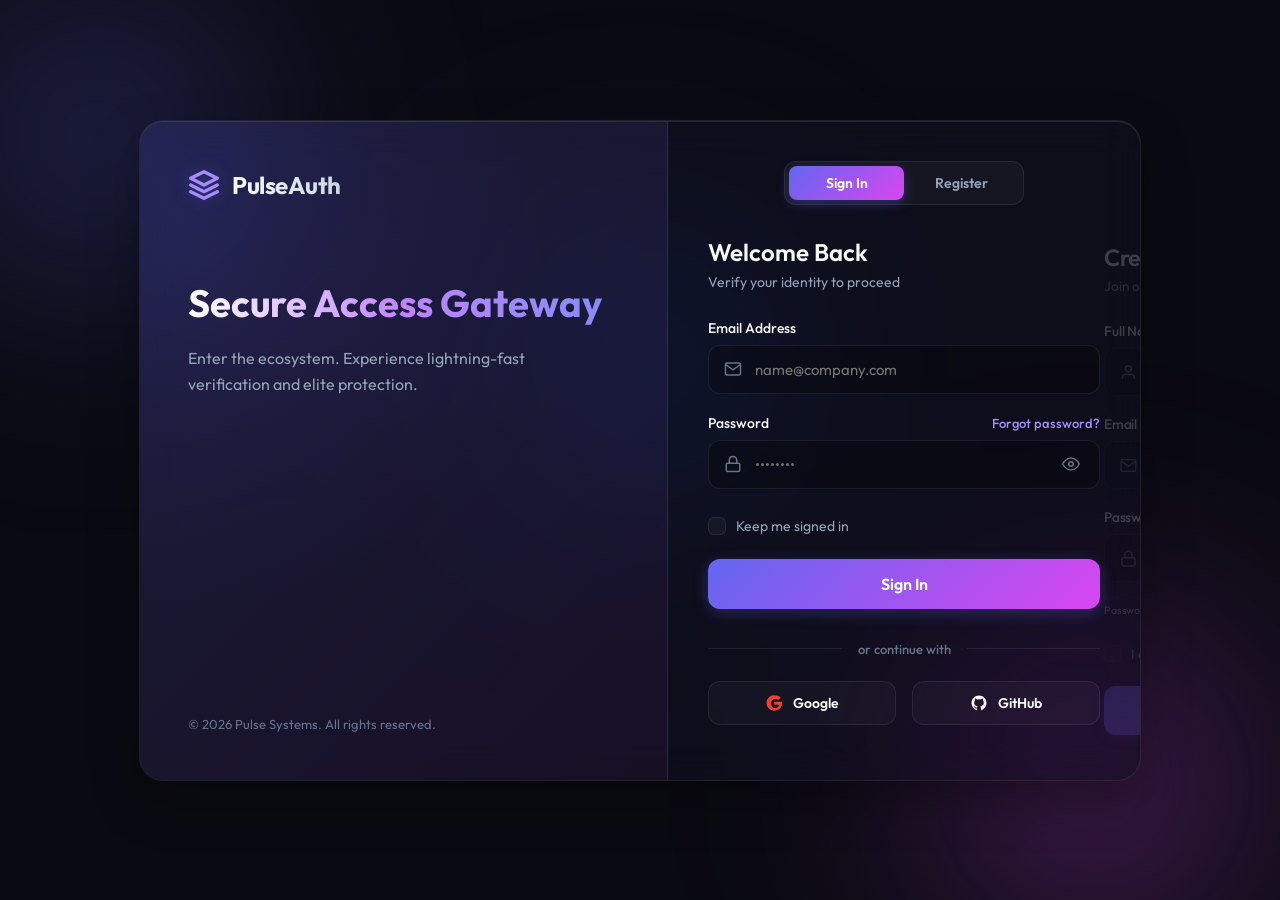
==== checkout.html @ 3a36368e "Add secure checkout page with Pay on Delivery, GPay, and UPI options" ====
<!DOCTYPE html>
<html lang="en">
<head>
    <meta charset="UTF-8">
    <meta name="viewport" content="width=device-width, initial-scale=1.0">
    <meta name="description" content="Secure checkout gateway. Choose your payment method to complete the transaction.">
    <title>PulseAuth | Secure Checkout</title>
    <link rel="stylesheet" href="checkout.css">
    <!-- Google Fonts -->
    <link rel="preconnect" href="https://fonts.googleapis.com">
    <link rel="preconnect" href="https://fonts.gstatic.com" crossorigin>
    <link href="https://fonts.googleapis.com/css2?family=Outfit:wght@300;400;500;600;700&display=swap" rel="stylesheet">
</head>
<body>
    <!-- Animated background gradient bubbles -->
    <div class="bg-blobs">
        <div class="blob blob-1"></div>
        <div class="blob blob-2"></div>
        <div class="blob blob-3"></div>
    </div>

    <!-- Notification toast -->
    <div class="toast" id="toast-notification" aria-live="polite">
        <span class="toast-message" id="toast-msg-text"></span>
    </div>

    <div class="checkout-wrapper">
        <!-- Header -->
        <header class="navbar">
            <div class="nav-left">
                <a href="dashboard.html" class="logo" style="text-decoration: none; color: inherit;">
                    <svg viewBox="0 0 24 24" width="28" height="28" stroke="currentColor" stroke-width="2.5" fill="none" stroke-linecap="round" stroke-linejoin="round">
                        <polygon points="12 2 2 7 12 12 22 7 12 2"></polygon>
                        <polyline points="2 17 12 22 22 17"></polyline>
                        <polyline points="2 12 17 22 12"></polyline>
                    </svg>
                    <span class="logo-text">PulseAuth Checkout</span>
                </a>
            </div>
            <div class="nav-right">
                <div class="user-menu">
                    <div class="user-avatar" id="user-avatar">U</div>
                    <span class="user-name" id="display-user-name">User</span>
                </div>
            </div>
        </header>

        <!-- Main Content Grid -->
        <main class="checkout-container">
            <div class="checkout-grid" id="checkout-form-grid">
                
                <!-- Left Column: Payment options -->
                <section class="payment-section">
                    <h2 class="section-title">Select Payment Method</h2>
                    
                    <div class="payment-methods">
                        <!-- Pay on Delivery Option -->
                        <div class="method-card active" data-method="pod">
                            <div class="method-header">
                                <span class="radio-indicator"></span>
                                <div class="method-info">
                                    <div class="method-title">Pay on Delivery (COD)</div>
                                    <div class="method-desc">Pay cash or card when your package arrives</div>
                                </div>
                                <span class="method-icon">📦</span>
                            </div>
                        </div>

                        <!-- GPay Option -->
                        <div class="method-card" data-method="gpay">
                            <div class="method-header">
                                <span class="radio-indicator"></span>
                                <div class="method-info">
                                    <div class="method-title">Google Pay (GPay)</div>
                                    <div class="method-desc">Instant payment via simulated GPay wallet</div>
                                </div>
                                <span class="method-icon">📱</span>
                            </div>
                        </div>

                        <!-- UPI Option -->
                        <div class="method-card" data-method="upi">
                            <div class="method-header">
                                <span class="radio-indicator"></span>
                                <div class="method-info">
                                    <div class="method-title">UPI / VPA</div>
                                    <div class="method-desc">Pay using your UPI app (PhonePe, BHIM, PayTM)</div>
                                </div>
                                <span class="method-icon">💳</span>
                            </div>
                        </div>
                    </div>

                    <!-- Payment details area (dynamic) -->
                    <div class="method-details-box">
                        <!-- POD Details -->
                        <div id="details-pod" class="details-pane active">
                            <div class="alert-info">
                                <p><strong>Delivery Confirmation:</strong> Your order will be shipped to your registered address. You can pay with Cash, Credit/Debit Card, or scan a dynamic QR code presented by the delivery agent.</p>
                            </div>
                        </div>

                        <!-- GPay Details -->
                        <div id="details-gpay" class="details-pane">
                            <div class="alert-info">
                                <p>Authenticate your simulated GPay payment. Scan the checkout QR code below or tap Complete Order to authorize the payment via GPay app.</p>
                            </div>
                            <div class="qr-container">
                                <div class="mock-qr">
                                    <svg viewBox="0 0 100 100" class="qr-svg">
                                        <rect width="100" height="100" fill="#181829" rx="8"></rect>
                                        <path d="M10 10h20v20H10zM15 15h10v10H15z" fill="#a78bfa"></path>
                                        <path d="M70 10h20v20H70zM75 15h10v10H75z" fill="#a78bfa"></path>
                                        <path d="M10 70h20v20H10zM15 75h10v10H15z" fill="#a78bfa"></path>
                                        <path d="M40 40h20v20H40z" fill="#d946ef"></path>
                                        <path d="M35 15h5v5h-5zM45 20h10v5h-10zM15 35h5v10h-5zM50 45h5v15h-5zM65 70h5v15h-5zM75 80h10v5H75z" fill="#f8fafc"></path>
                                    </svg>
                                    <span class="qr-label">Scan to Pay with GPay</span>
                                </div>
                            </div>
                        </div>

                        <!-- UPI Details -->
                        <div id="details-upi" class="details-pane">
                            <div class="input-group">
                                <label for="upi-id-field">Enter UPI ID / VPA</label>
                                <div class="input-wrapper">
                                    <input type="text" id="upi-id-field" placeholder="username@upi" autocomplete="off">
                                    <span class="validation-status" id="upi-status-indicator"></span>
                                </div>
                                <span class="error-msg" id="upi-error-msg"></span>
                            </div>
                            <div class="alert-info">
                                <p>A payment request will be sent to your UPI app. Please verify the name and amount before entering your secure UPI PIN.</p>
                            </div>
                        </div>
                    </div>

                    <!-- Actions -->
                    <div class="action-row">
                        <a href="dashboard.html" class="btn btn-secondary">Cancel & Back</a>
                        <button type="button" class="btn btn-primary" id="complete-payment-btn">
                            <span class="btn-text">Complete Order</span>
                            <span class="btn-loader hidden" id="payment-loader">
                                <svg class="spinner" viewBox="0 0 50 50">
                                    <circle class="path" cx="25" cy="25" r="20" fill="none" stroke-width="5"></circle>
                                </svg>
                            </span>
                        </button>
                    </div>
                </section>

                <!-- Right Column: Order Summary -->
                <section class="summary-section">
                    <h2 class="section-title">Order Summary</h2>
                    <div class="summary-card">
                        <div class="summary-items" id="summary-items-list">
                            <!-- Items dynamically populated -->
                        </div>
                        
                        <div class="summary-divider"></div>

                        <div class="summary-pricing">
                            <div class="pricing-row">
                                <span>Subtotal</span>
                                <span id="summary-subtotal">$0.00</span>
                            </div>
                            <div class="pricing-row discount">
                                <span>Discount</span>
                                <span id="summary-discount">-$0.00</span>
                            </div>
                            <div class="pricing-row total">
                                <span>Total Payable</span>
                                <span id="summary-total">$0.00</span>
                            </div>
                        </div>
                    </div>
                </section>
            </div>

            <!-- Success State overlay (hidden by default) -->
            <div class="success-screen hidden" id="success-screen">
                <div class="success-card">
                    <div class="success-icon">
                        <svg viewBox="0 0 24 24" width="72" height="72" stroke="currentColor" stroke-width="2" fill="none">
                            <circle cx="12" cy="12" r="10"></circle>
                            <polyline points="22 4 12 14.01 9 11.01"></polyline>
                        </svg>
                    </div>
                    <h2>Order Confirmed!</h2>
                    <p class="success-lead">Thank you for your purchase from the PulseAuth Ecosystem.</p>
                    
                    <div class="order-details-summary">
                        <div class="detail-row">
                            <span class="label">Transaction Status:</span>
                            <span class="value success">PAID</span>
                        </div>
                        <div class="detail-row">
                            <span class="label">Payment Method:</span>
                            <span class="value" id="success-payment-method">Pay on Delivery</span>
                        </div>
                        <div class="detail-row">
                            <span class="label">Total Paid:</span>
                            <span class="value highlight" id="success-amount">$0.00</span>
                        </div>
                    </div>

                    <p class="success-footer">Redirecting you back to the Dashboard...</p>
                    <button class="btn btn-primary" id="success-back-btn">Go to Dashboard Now</button>
                </div>
            </div>
        </main>
    </div>

    <script src="checkout.js"></script>
</body>
</html>
---- checkout.css ----
/* -------------------------------------------------------------
   PulseAuth Checkout Stylesheet
   Matches Premium Glassmorphism & HSL gradients
------------------------------------------------------------- */

/* Google Fonts Import */
@import url('https://fonts.googleapis.com/css2?family=Outfit:wght@300;400;500;600;700&display=swap');

/* CSS Variables */
:root {
    --bg-primary: #0a0a12;
    --bg-card: rgba(18, 18, 29, 0.6);
    --border-color: rgba(255, 255, 255, 0.08);
    --border-focus: #8b5cf6; /* Vibrant violet */
    
    /* Brand Gradient Colors */
    --gradient-start: #6366f1; /* Indigo */
    --gradient-end: #d946ef;   /* Fuchsia */
    --gradient-glow: rgba(99, 102, 241, 0.3);
    
    /* Text Colors */
    --text-primary: #f8fafc;
    --text-secondary: #94a3b8;
    --text-muted: #64748b;
    --text-link: #a78bfa;
    
    /* Validation Colors */
    --color-success: #10b981;
    --color-warning: #f59e0b;
    --color-error: #ef4444;
    
    /* Fonts and Animation Speeds */
    --font-main: 'Outfit', -apple-system, BlinkMacSystemFont, 'Segoe UI', Roboto, sans-serif;
    --transition-smooth: all 0.3s cubic-bezier(0.4, 0, 0.2, 1);
    --transition-bounce: all 0.5s cubic-bezier(0.34, 1.56, 0.64, 1);
}

* {
    margin: 0;
    padding: 0;
    box-sizing: border-box;
}

body {
    font-family: var(--font-main);
    background-color: var(--bg-primary);
    color: var(--text-primary);
    min-height: 100vh;
    overflow-x: hidden;
    position: relative;
}

/* Background Blobs */
.bg-blobs {
    position: absolute;
    width: 100%;
    height: 100%;
    top: 0;
    left: 0;
    z-index: 0;
    overflow: hidden;
    pointer-events: none;
}

.blob {
    position: absolute;
    border-radius: 50%;
    filter: blur(120px);
    opacity: 0.22;
}

.blob-1 {
    width: 500px;
    height: 500px;
    background: radial-gradient(circle, var(--gradient-start) 0%, rgba(99,102,241,0) 70%);
    top: -10%;
    left: -10%;
}

.blob-2 {
    width: 600px;
    height: 600px;
    background: radial-gradient(circle, var(--gradient-end) 0%, rgba(217,70,239,0) 70%);
    bottom: -15%;
    right: -10%;
}

.blob-3 {
    width: 400px;
    height: 400px;
    background: radial-gradient(circle, #3b82f6 0%, rgba(59,130,246,0) 70%);
    top: 35%;
    left: 50%;
    transform: translate(-50%, -50%);
}

/* Layout Wrapper */
.checkout-wrapper {
    position: relative;
    z-index: 10;
    width: 100%;
    min-height: 100vh;
    display: flex;
    flex-direction: column;
}

/* Glassmorphic Navbar */
.navbar {
    height: 80px;
    background: rgba(10, 10, 18, 0.75);
    backdrop-filter: blur(15px);
    -webkit-backdrop-filter: blur(15px);
    border-bottom: 1px solid var(--border-color);
    display: flex;
    justify-content: space-between;
    align-items: center;
    padding: 0 40px;
    position: sticky;
    top: 0;
    z-index: 100;
}

.nav-left .logo {
    display: flex;
    align-items: center;
    gap: 10px;
}

.nav-left .logo svg {
    color: var(--text-link);
    filter: drop-shadow(0 0 6px var(--gradient-glow));
}

.nav-left .logo-text {
    font-size: 20px;
    font-weight: 700;
    letter-spacing: -0.5px;
    background: linear-gradient(to right, var(--text-primary), #cbd5e1);
    -webkit-background-clip: text;
    -webkit-text-fill-color: transparent;
}

.user-menu {
    display: flex;
    align-items: center;
    gap: 12px;
}

.user-avatar {
    width: 36px;
    height: 36px;
    border-radius: 50%;
    background: linear-gradient(135deg, var(--gradient-start) 0%, var(--gradient-end) 100%);
    display: flex;
    justify-content: center;
    align-items: center;
    color: white;
    font-weight: 700;
    font-size: 14px;
}

.user-name {
    font-size: 14px;
    font-weight: 500;
    color: var(--text-primary);
}

/* Checkout Container */
.checkout-container {
    flex: 1;
    max-width: 1200px;
    width: 100%;
    margin: 0 auto;
    padding: 40px 20px;
    position: relative;
}

.checkout-grid {
    display: grid;
    grid-template-columns: 1.6fr 1fr;
    gap: 40px;
    transition: var(--transition-smooth);
}

.section-title {
    font-size: 24px;
    font-weight: 700;
    margin-bottom: 24px;
    background: linear-gradient(to right, #ffffff, #c084fc);
    -webkit-background-clip: text;
    -webkit-text-fill-color: transparent;
}

/* Payment Methods Selector */
.payment-methods {
    display: flex;
    flex-direction: column;
    gap: 16px;
    margin-bottom: 30px;
}

.method-card {
    background: var(--bg-card);
    border: 1px solid var(--border-color);
    border-radius: 16px;
    padding: 20px;
    cursor: pointer;
    backdrop-filter: blur(10px);
    transition: var(--transition-smooth);
}

.method-card:hover {
    border-color: rgba(139, 92, 246, 0.4);
    background: rgba(255, 255, 255, 0.03);
    transform: translateY(-2px);
}

.method-card.active {
    border-color: var(--border-focus);
    background: rgba(139, 92, 246, 0.06);
    box-shadow: 0 0 20px rgba(139, 92, 246, 0.15);
}

.method-header {
    display: flex;
    align-items: center;
    gap: 16px;
}

.radio-indicator {
    width: 20px;
    height: 20px;
    border-radius: 50%;
    border: 2px solid var(--text-muted);
    position: relative;
    transition: var(--transition-smooth);
}

.method-card.active .radio-indicator {
    border-color: var(--border-focus);
}

.method-card.active .radio-indicator::after {
    content: '';
    position: absolute;
    top: 50%;
    left: 50%;
    transform: translate(-50%, -50%);
    width: 10px;
    height: 10px;
    border-radius: 50%;
    background: var(--border-focus);
}

.method-info {
    flex: 1;
}

.method-title {
    font-size: 16px;
    font-weight: 600;
    color: var(--text-primary);
    margin-bottom: 2px;
}

.method-desc {
    font-size: 13px;
    color: var(--text-secondary);
}

.method-icon {
    font-size: 24px;
}

/* Details Input Boxes */
.method-details-box {
    background: rgba(255, 255, 255, 0.02);
    border: 1px solid var(--border-color);
    border-radius: 16px;
    padding: 24px;
    margin-bottom: 30px;
    backdrop-filter: blur(10px);
}

.details-pane {
    display: none;
}

.details-pane.active {
    display: block;
    animation: fadeIn 0.4s ease forwards;
}

@keyframes fadeIn {
    from { opacity: 0; transform: translateY(10px); }
    to { opacity: 1; transform: translateY(0); }
}

.alert-info {
    background: rgba(99, 102, 241, 0.08);
    border-left: 4px solid var(--gradient-start);
    border-radius: 8px;
    padding: 16px;
    font-size: 14px;
    color: var(--text-secondary);
    line-height: 1.5;
}

.alert-info p strong {
    color: var(--text-primary);
}

/* Input Fields inside Checkout */
.input-group {
    display: flex;
    flex-direction: column;
    gap: 8px;
    margin-bottom: 20px;
}

.input-group label {
    font-size: 13px;
    font-weight: 600;
    color: var(--text-secondary);
    text-transform: uppercase;
    letter-spacing: 0.5px;
}

.input-wrapper {
    position: relative;
    display: flex;
    align-items: center;
}

.input-wrapper input {
    width: 100%;
    background: rgba(255, 255, 255, 0.03);
    border: 1px solid var(--border-color);
    border-radius: 12px;
    padding: 14px 16px;
    color: var(--text-primary);
    font-family: var(--font-main);
    font-size: 15px;
    outline: none;
    transition: var(--transition-smooth);
}

.input-wrapper input:focus {
    border-color: var(--border-focus);
    background: rgba(0, 0, 0, 0.4);
    box-shadow: 0 0 0 4px rgba(139, 92, 246, 0.15);
}

/* Validation styling */
.input-group.error input {
    border-color: var(--color-error);
}

.input-group.success input {
    border-color: var(--color-success);
}

.error-msg {
    color: var(--color-error);
    font-size: 12px;
    font-weight: 500;
}

/* QR Code Mockup */
.qr-container {
    display: flex;
    justify-content: center;
    margin-top: 20px;
}

.mock-qr {
    display: flex;
    flex-direction: column;
    align-items: center;
    gap: 12px;
    padding: 16px;
    background: rgba(255, 255, 255, 0.02);
    border: 1px solid var(--border-color);
    border-radius: 12px;
    width: 180px;
}

.qr-svg {
    width: 140px;
    height: 140px;
}

.qr-label {
    font-size: 11px;
    color: var(--text-secondary);
    font-weight: 600;
    letter-spacing: 0.5px;
}

/* Action Rows */
.action-row {
    display: flex;
    gap: 20px;
    justify-content: flex-end;
}

/* Buttons */
.btn {
    font-family: var(--font-main);
    font-size: 15px;
    font-weight: 600;
    padding: 14px 28px;
    border-radius: 12px;
    cursor: pointer;
    transition: var(--transition-smooth);
    display: flex;
    align-items: center;
    justify-content: center;
    gap: 10px;
    text-decoration: none;
}

.btn-primary {
    background: linear-gradient(135deg, var(--gradient-start) 0%, var(--gradient-end) 100%);
    border: none;
    color: white;
    box-shadow: 0 4px 15px rgba(99, 102, 241, 0.3);
}

.btn-primary:hover {
    transform: translateY(-2px);
    box-shadow: 0 6px 20px rgba(217, 70, 239, 0.4);
}

.btn-secondary {
    background: rgba(255, 255, 255, 0.03);
    border: 1px solid var(--border-color);
    color: var(--text-primary);
}

.btn-secondary:hover {
    background: rgba(255, 255, 255, 0.08);
}

/* Order Summary Column */
.summary-card {
    background: var(--bg-card);
    border: 1px solid var(--border-color);
    border-radius: 20px;
    padding: 30px;
    backdrop-filter: blur(10px);
}

.summary-items {
    max-height: 320px;
    overflow-y: auto;
    display: flex;
    flex-direction: column;
    gap: 16px;
    padding-right: 8px;
}

.summary-items::-webkit-scrollbar {
    width: 4px;
}

.summary-items::-webkit-scrollbar-thumb {
    background: rgba(255, 255, 255, 0.1);
    border-radius: 2px;
}

.summary-item-row {
    display: flex;
    align-items: center;
    gap: 16px;
}

.summary-item-visual {
    width: 44px;
    height: 44px;
    border-radius: 8px;
    background: rgba(255, 255, 255, 0.02);
    border: 1px solid var(--border-color);
    display: flex;
    justify-content: center;
    align-items: center;
    color: var(--text-secondary);
}

.summary-item-visual svg {
    width: 24px;
    height: 24px;
}

.summary-item-info {
    flex: 1;
}

.summary-item-name {
    font-size: 14px;
    font-weight: 600;
    color: var(--text-primary);
    margin-bottom: 2px;
}

.summary-item-qty {
    font-size: 12px;
    color: var(--text-muted);
}

.summary-item-price {
    font-size: 14px;
    font-weight: 700;
    color: var(--text-primary);
}

.summary-divider {
    height: 1px;
    background: var(--border-color);
    margin: 24px 0;
}

.summary-pricing {
    display: flex;
    flex-direction: column;
    gap: 12px;
}

.pricing-row {
    display: flex;
    justify-content: space-between;
    font-size: 14px;
    color: var(--text-secondary);
}

.pricing-row.discount {
    color: var(--color-success);
}

.pricing-row.total {
    font-size: 18px;
    font-weight: 700;
    color: var(--text-primary);
    margin-top: 8px;
}

/* Toast Message System */
.toast {
    position: fixed;
    bottom: 30px;
    left: 50%;
    transform: translate(-50%, 50px);
    background: rgba(15, 15, 27, 0.9);
    border: 1px solid var(--border-color);
    border-radius: 12px;
    padding: 16px 28px;
    backdrop-filter: blur(15px);
    z-index: 1000;
    opacity: 0;
    pointer-events: none;
    transition: transform 0.4s cubic-bezier(0.175, 0.885, 0.32, 1.275), opacity 0.3s ease;
}

.toast.show {
    opacity: 1;
    transform: translate(-50%, 0);
    pointer-events: all;
}

.toast.error {
    border-color: rgba(239, 68, 68, 0.4);
    box-shadow: 0 8px 30px rgba(239, 68, 68, 0.15);
}

.toast.success {
    border-color: rgba(16, 185, 129, 0.4);
    box-shadow: 0 8px 30px rgba(16, 185, 129, 0.15);
}

/* Success Screen Overlays */
.success-screen {
    position: fixed;
    top: 0;
    left: 0;
    width: 100%;
    height: 100%;
    background: rgba(10, 10, 18, 0.95);
    backdrop-filter: blur(25px);
    z-index: 1000;
    display: flex;
    justify-content: center;
    align-items: center;
    padding: 20px;
}

.success-screen.hidden {
    display: none;
}

.success-card {
    background: var(--bg-card);
    border: 1px solid var(--border-color);
    border-radius: 24px;
    padding: 40px;
    max-width: 480px;
    width: 100%;
    text-align: center;
    box-shadow: 0 20px 50px rgba(0, 0, 0, 0.6);
    backdrop-filter: blur(10px);
    animation: successPop 0.6s cubic-bezier(0.34, 1.56, 0.64, 1) forwards;
}

@keyframes successPop {
    from { opacity: 0; transform: scale(0.9) translateY(20px); }
    to { opacity: 1; transform: scale(1) translateY(0); }
}

.success-icon {
    width: 90px;
    height: 90px;
    background: rgba(16, 185, 129, 0.1);
    color: var(--color-success);
    border-radius: 50%;
    display: flex;
    justify-content: center;
    align-items: center;
    margin: 0 auto 24px;
    box-shadow: 0 0 30px rgba(16, 185, 129, 0.2);
}

.success-card h2 {
    font-size: 26px;
    font-weight: 700;
    margin-bottom: 8px;
}

.success-lead {
    color: var(--text-secondary);
    font-size: 14px;
    margin-bottom: 30px;
}

.order-details-summary {
    background: rgba(255, 255, 255, 0.02);
    border: 1px solid var(--border-color);
    border-radius: 12px;
    padding: 20px;
    margin-bottom: 30px;
    display: flex;
    flex-direction: column;
    gap: 12px;
}

.detail-row {
    display: flex;
    justify-content: space-between;
    font-size: 14px;
}

.detail-row .label {
    color: var(--text-secondary);
}

.detail-row .value {
    font-weight: 600;
    color: var(--text-primary);
}

.detail-row .value.success {
    color: var(--color-success);
}

.detail-row .value.highlight {
    font-weight: 700;
    color: var(--text-link);
}

.success-footer {
    font-size: 13px;
    color: var(--text-muted);
    margin-bottom: 16px;
}

/* Spinner Loader */
.spinner {
    animation: rotate 2s linear infinite;
    width: 20px;
    height: 20px;
}

.spinner .path {
    stroke: currentColor;
    stroke-linecap: round;
    animation: dash 1.5s ease-in-out infinite;
}

@keyframes rotate {
    100% { transform: rotate(360deg); }
}

@keyframes dash {
    0% { stroke-dasharray: 1, 150; stroke-dashoffset: 0; }
    50% { stroke-dasharray: 90, 150; stroke-dashoffset: -35; }
    100% { stroke-dasharray: 90, 150; stroke-dashoffset: -124; }
}

.hidden {
    display: none !important;
}

/* Responsive Styles */
@media (max-width: 900px) {
    .checkout-grid {
        grid-template-columns: 1fr;
        gap: 30px;
    }
}

@media (max-width: 500px) {
    .navbar {
        padding: 0 20px;
    }
    .checkout-container {
        padding: 20px 10px;
    }
    .success-card {
        padding: 24px 16px;
    }
}
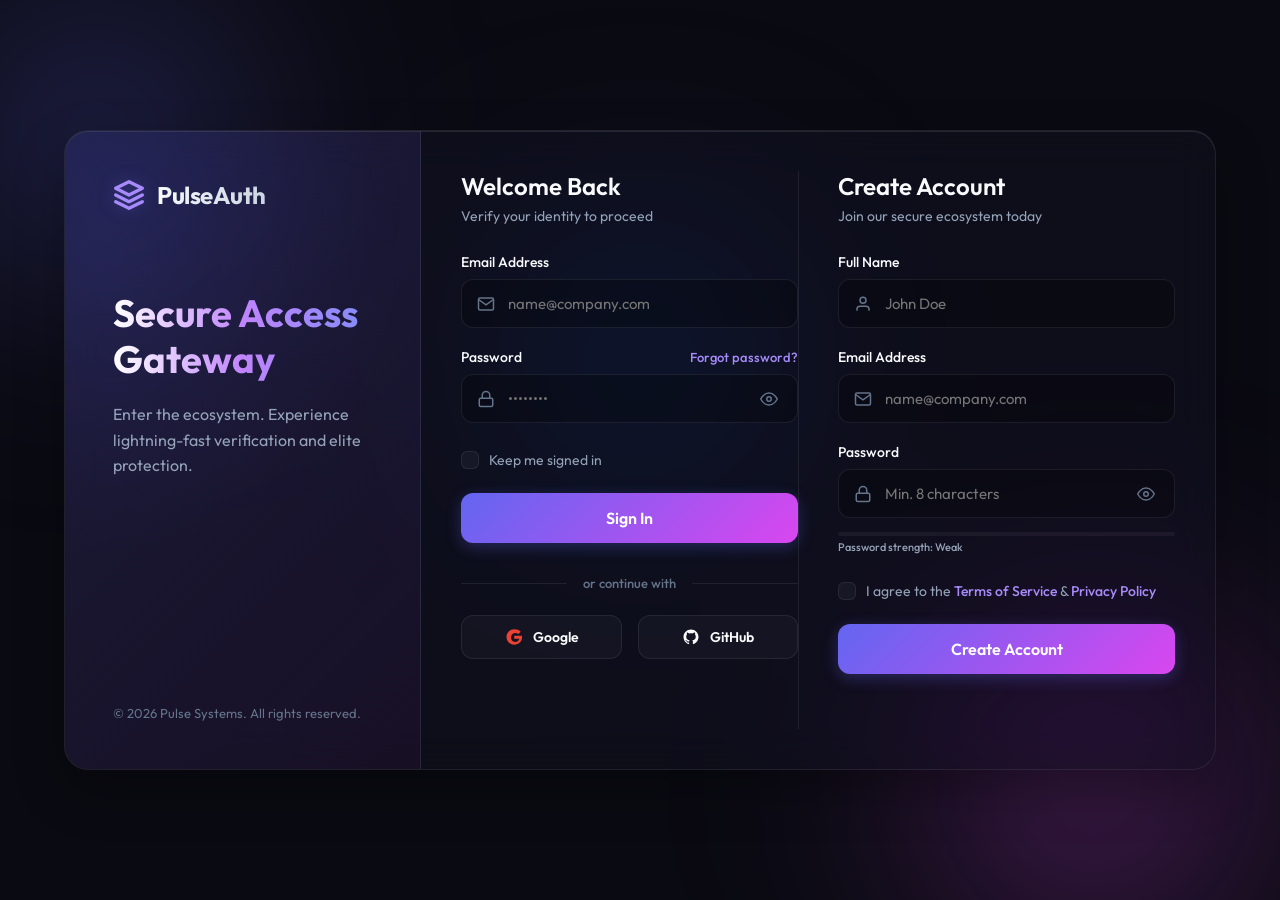
==== commit eeeea84f: "Fix login/register overlap by displaying forms side-by-side on desktop, scale product prices to Indi" ====
--- a/checkout.html
+++ b/checkout.html
@@ -163,15 +163,15 @@
                         <div class="summary-pricing">
                             <div class="pricing-row">
                                 <span>Subtotal</span>
-                                <span id="summary-subtotal">$0.00</span>
+                                <span id="summary-subtotal">₹0.00</span>
                             </div>
                             <div class="pricing-row discount">
                                 <span>Discount</span>
-                                <span id="summary-discount">-$0.00</span>
+                                <span id="summary-discount">-₹0.00</span>
                             </div>
                             <div class="pricing-row total">
                                 <span>Total Payable</span>
-                                <span id="summary-total">$0.00</span>
+                                <span id="summary-total">₹0.00</span>
                             </div>
                         </div>
                     </div>
@@ -201,7 +201,7 @@
                         </div>
                         <div class="detail-row">
                             <span class="label">Total Paid:</span>
-                            <span class="value highlight" id="success-amount">$0.00</span>
+                            <span class="value highlight" id="success-amount">₹0.00</span>
                         </div>
                     </div>
 
@@ -212,6 +212,6 @@
         </main>
     </div>
 
-    <script src="checkout.js"></script>
+    <script src="checkout.js?v=2"></script>
 </body>
 </html>
--- a/checkout.css
+++ b/checkout.css
@@ -485,6 +485,13 @@
     justify-content: center;
     align-items: center;
     color: var(--text-secondary);
+    overflow: hidden;
+}
+
+.checkout-item-image {
+    width: 100%;
+    height: 100%;
+    object-fit: cover;
 }
 
 .summary-item-visual svg {
